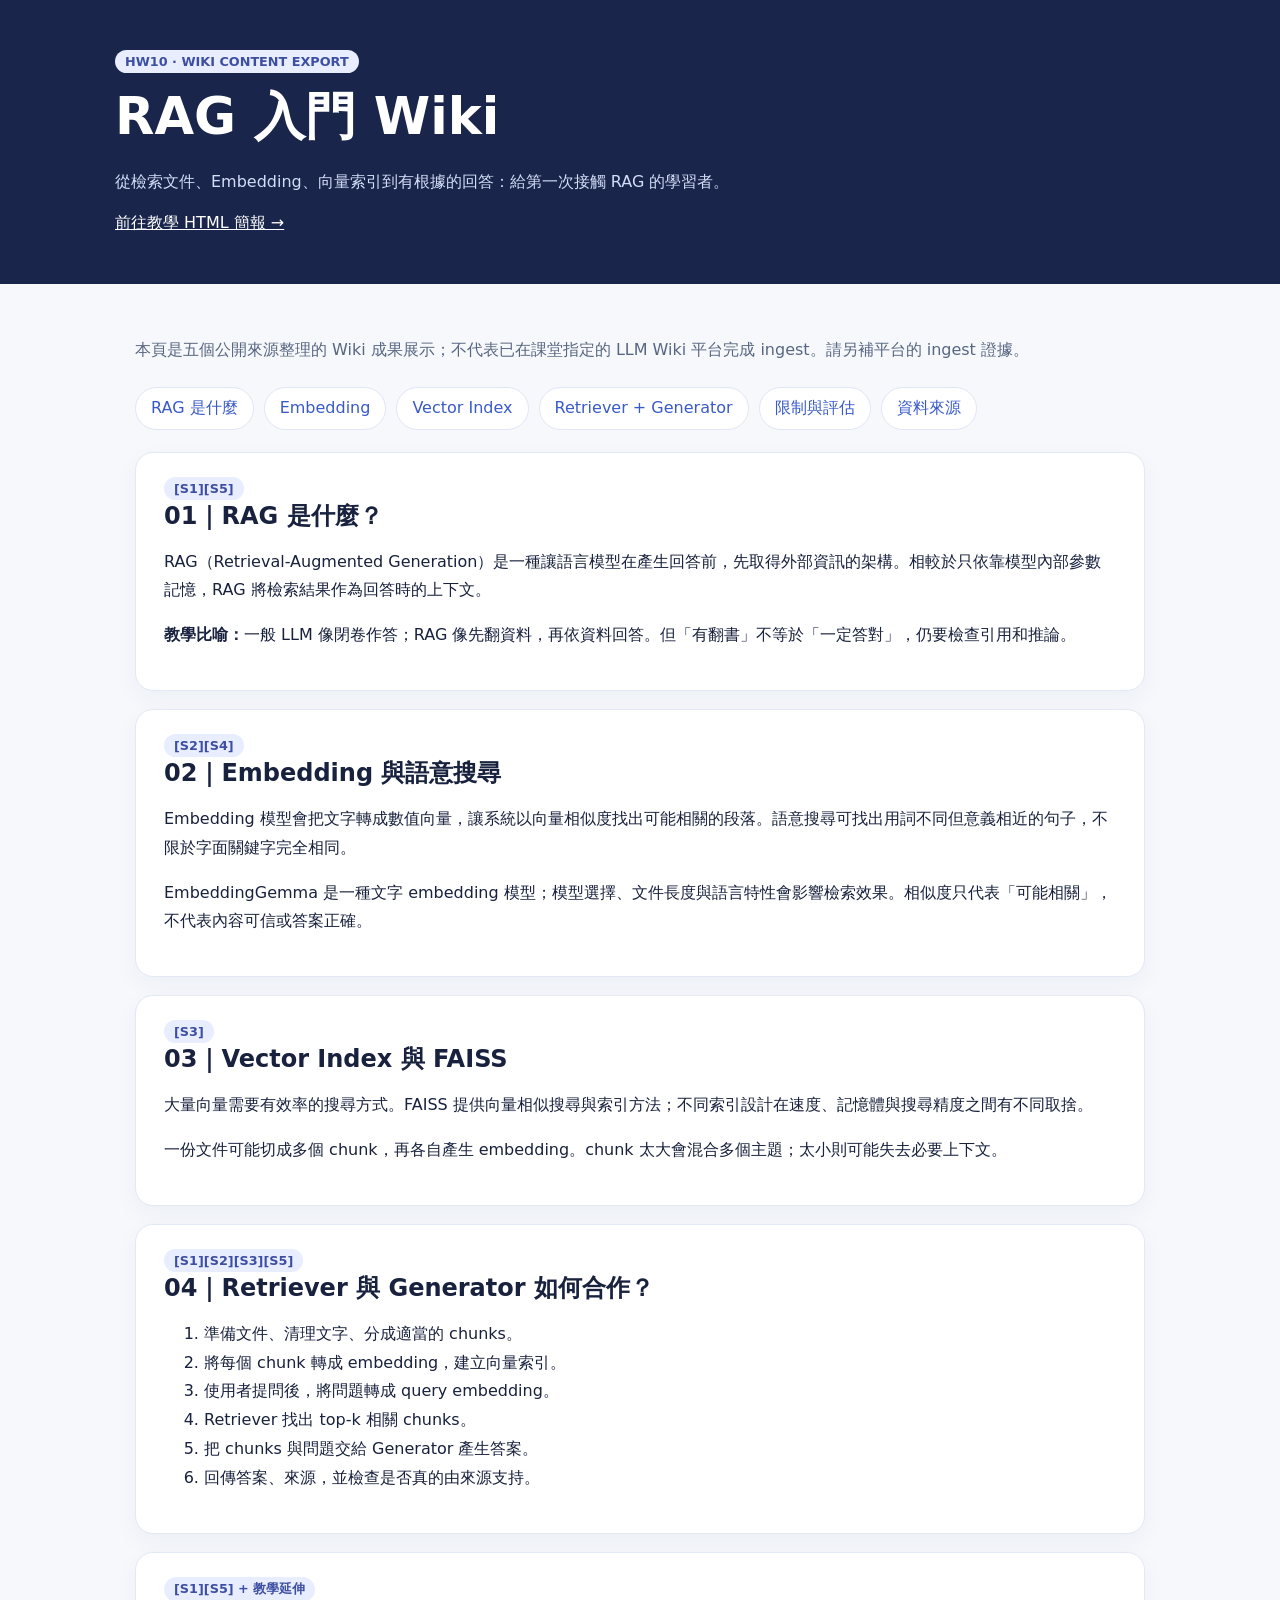
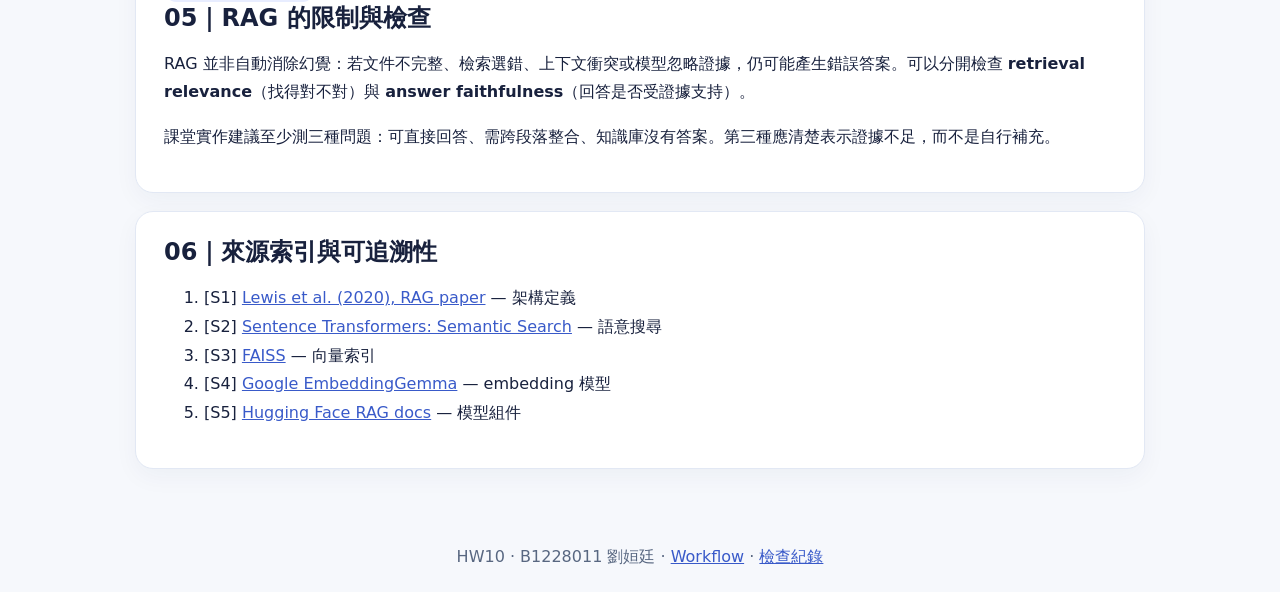
==== rag-wiki-slides/wiki/index.html @ 20472b1f "feat(hw10): add source-mapped RAG wiki export" ====
<!doctype html><html lang="zh-Hant"><head><meta charset="utf-8"><meta name="viewport" content="width=device-width,initial-scale=1"><title>RAG Wiki｜知識庫成果</title><style>
:root{font-family:system-ui,"Microsoft JhengHei",sans-serif;color:#18213d;background:#f6f8fc}*{box-sizing:border-box}body{margin:0}header{background:#19254b;color:white;padding:50px max(5%,calc((100% - 1050px)/2))}h1{font-size:clamp(2rem,5vw,3.2rem);margin:10px 0}header p{color:#d3ddf6}main{max-width:1050px;margin:auto;padding:36px 20px}nav{display:flex;gap:10px;flex-wrap:wrap;margin:22px 0}a{color:#395ac9}nav a{background:white;padding:10px 15px;border-radius:30px;text-decoration:none;border:1px solid #dfe6f5}section{background:white;padding:24px 28px;border:1px solid #e2e8f4;border-radius:18px;margin:18px 0;box-shadow:0 8px 24px #1424520b}h2{margin:0 0 12px}p,li{line-height:1.8}small,.muted{color:#586781}.tag{display:inline-block;background:#e8edff;color:#3d4fa3;border-radius:30px;padding:4px 10px;font-size:.8rem;font-weight:bold}footer{padding:24px;text-align:center;color:#586781}code{background:#eef1fa;padding:3px 6px;border-radius:6px}@media(max-width:600px){section{padding:20px}}
</style></head><body><header><div class="tag">HW10 · WIKI CONTENT EXPORT</div><h1>RAG 入門 Wiki</h1><p>從檢索文件、Embedding、向量索引到有根據的回答：給第一次接觸 RAG 的學習者。</p><a href="../slides/" style="color:white">前往教學 HTML 簡報 →</a></header><main><p class="muted">本頁是五個公開來源整理的 Wiki 成果展示；不代表已在課堂指定的 LLM Wiki 平台完成 ingest。請另補平台的 ingest 證據。</p><nav><a href="#rag">RAG 是什麼</a><a href="#embed">Embedding</a><a href="#index">Vector Index</a><a href="#flow">Retriever + Generator</a><a href="#quality">限制與評估</a><a href="#sources">資料來源</a></nav>
<section id="rag"><span class="tag">[S1][S5]</span><h2>01｜RAG 是什麼？</h2><p>RAG（Retrieval-Augmented Generation）是一種讓語言模型在產生回答前，先取得外部資訊的架構。相較於只依靠模型內部參數記憶，RAG 將檢索結果作為回答時的上下文。</p><p><b>教學比喻：</b>一般 LLM 像閉卷作答；RAG 像先翻資料，再依資料回答。但「有翻書」不等於「一定答對」，仍要檢查引用和推論。</p></section>
<section id="embed"><span class="tag">[S2][S4]</span><h2>02｜Embedding 與語意搜尋</h2><p>Embedding 模型會把文字轉成數值向量，讓系統以向量相似度找出可能相關的段落。語意搜尋可找出用詞不同但意義相近的句子，不限於字面關鍵字完全相同。</p><p>EmbeddingGemma 是一種文字 embedding 模型；模型選擇、文件長度與語言特性會影響檢索效果。相似度只代表「可能相關」，不代表內容可信或答案正確。</p></section>
<section id="index"><span class="tag">[S3]</span><h2>03｜Vector Index 與 FAISS</h2><p>大量向量需要有效率的搜尋方式。FAISS 提供向量相似搜尋與索引方法；不同索引設計在速度、記憶體與搜尋精度之間有不同取捨。</p><p>一份文件可能切成多個 chunk，再各自產生 embedding。chunk 太大會混合多個主題；太小則可能失去必要上下文。</p></section>
<section id="flow"><span class="tag">[S1][S2][S3][S5]</span><h2>04｜Retriever 與 Generator 如何合作？</h2><ol><li>準備文件、清理文字、分成適當的 chunks。</li><li>將每個 chunk 轉成 embedding，建立向量索引。</li><li>使用者提問後，將問題轉成 query embedding。</li><li>Retriever 找出 top-k 相關 chunks。</li><li>把 chunks 與問題交給 Generator 產生答案。</li><li>回傳答案、來源，並檢查是否真的由來源支持。</li></ol></section>
<section id="quality"><span class="tag">[S1][S5] + 教學延伸</span><h2>05｜RAG 的限制與檢查</h2><p>RAG 並非自動消除幻覺：若文件不完整、檢索選錯、上下文衝突或模型忽略證據，仍可能產生錯誤答案。可以分開檢查 <b>retrieval relevance</b>（找得對不對）與 <b>answer faithfulness</b>（回答是否受證據支持）。</p><p>課堂實作建議至少測三種問題：可直接回答、需跨段落整合、知識庫沒有答案。第三種應清楚表示證據不足，而不是自行補充。</p></section>
<section id="sources"><h2>06｜來源索引與可追溯性</h2><ol><li>[S1] <a href="https://arxiv.org/abs/2005.11401" target="_blank" rel="noopener">Lewis et al. (2020), RAG paper</a> — 架構定義</li><li>[S2] <a href="https://www.sbert.net/examples/sentence_transformer/applications/semantic-search/README.html" target="_blank" rel="noopener">Sentence Transformers: Semantic Search</a> — 語意搜尋</li><li>[S3] <a href="https://github.com/facebookresearch/faiss" target="_blank" rel="noopener">FAISS</a> — 向量索引</li><li>[S4] <a href="https://huggingface.co/google/embeddinggemma-300m" target="_blank" rel="noopener">Google EmbeddingGemma</a> — embedding 模型</li><li>[S5] <a href="https://huggingface.co/docs/transformers/model_doc/rag" target="_blank" rel="noopener">Hugging Face RAG docs</a> — 模型組件</li></ol></section></main><footer>HW10 · B1228011 劉姮廷 · <a href="../WORKFLOW.md">Workflow</a> · <a href="../RUN_LOG.md">檢查紀錄</a></footer></body></html>
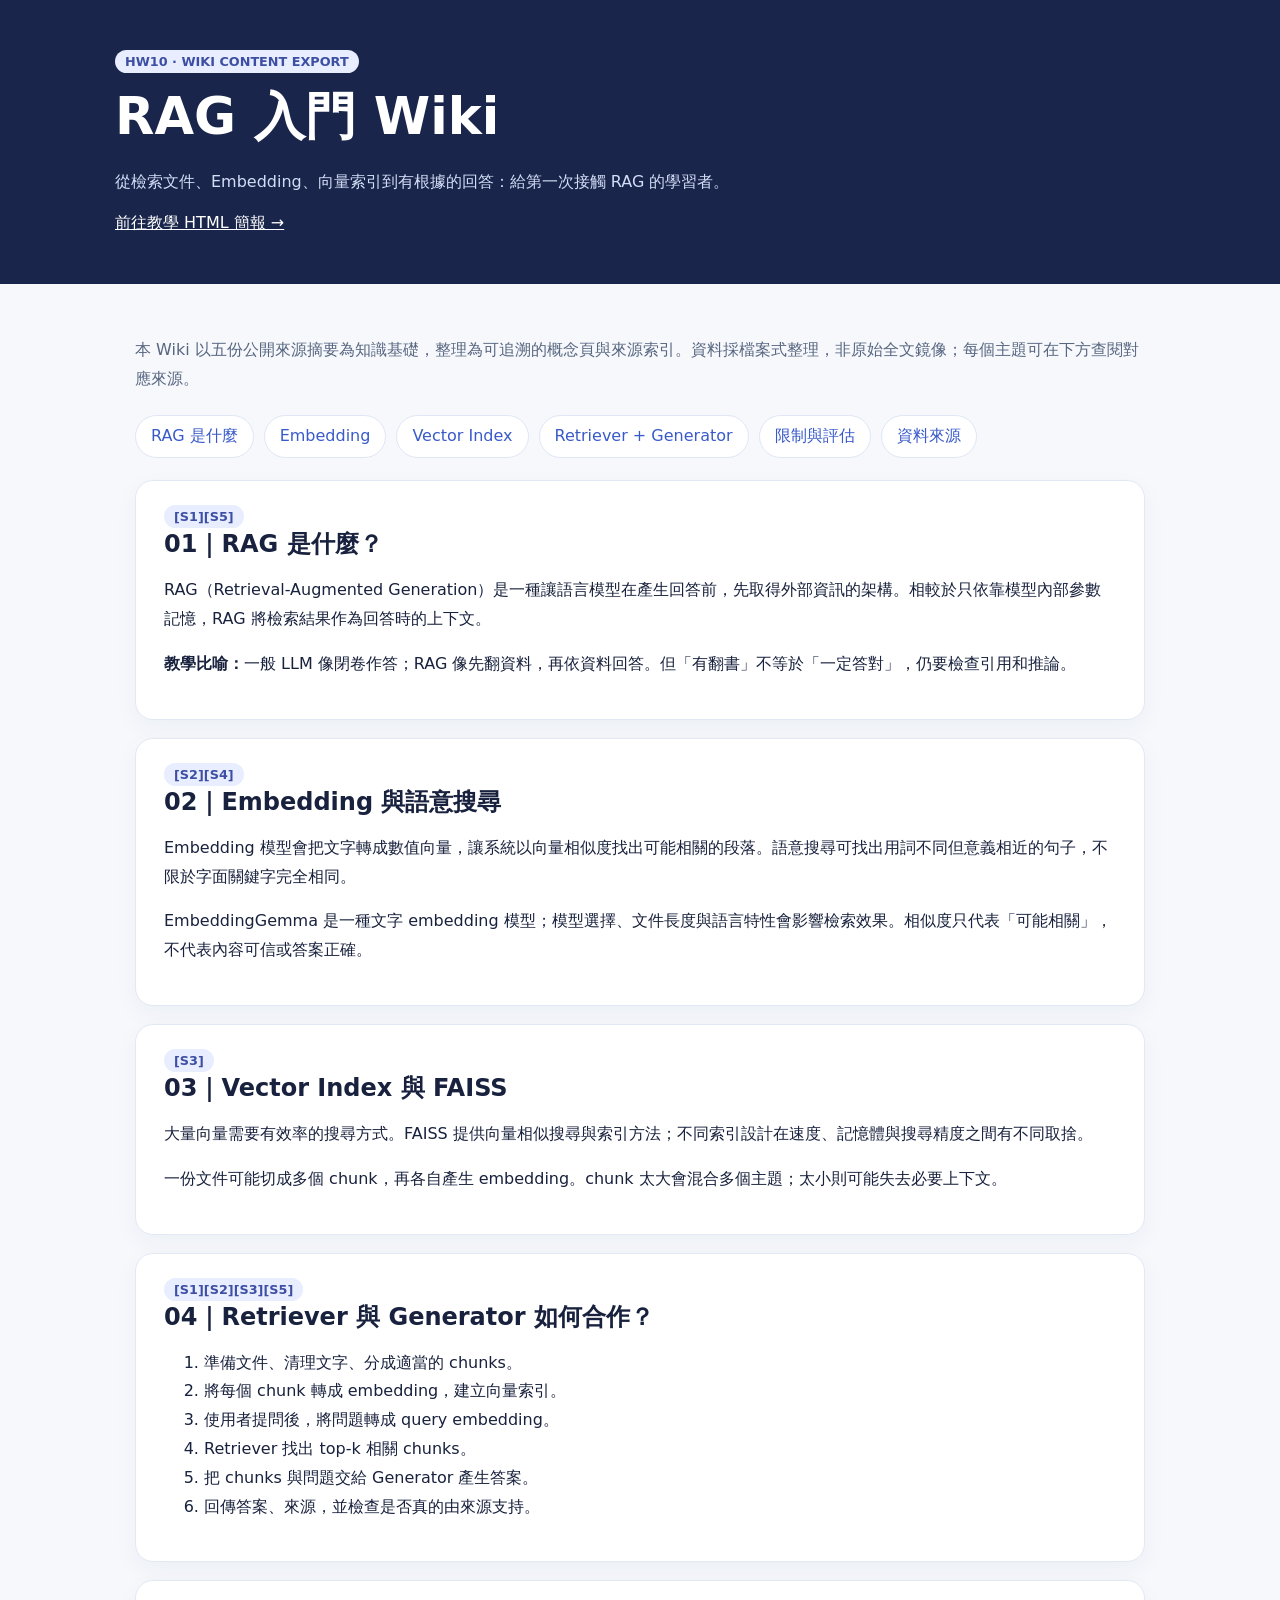
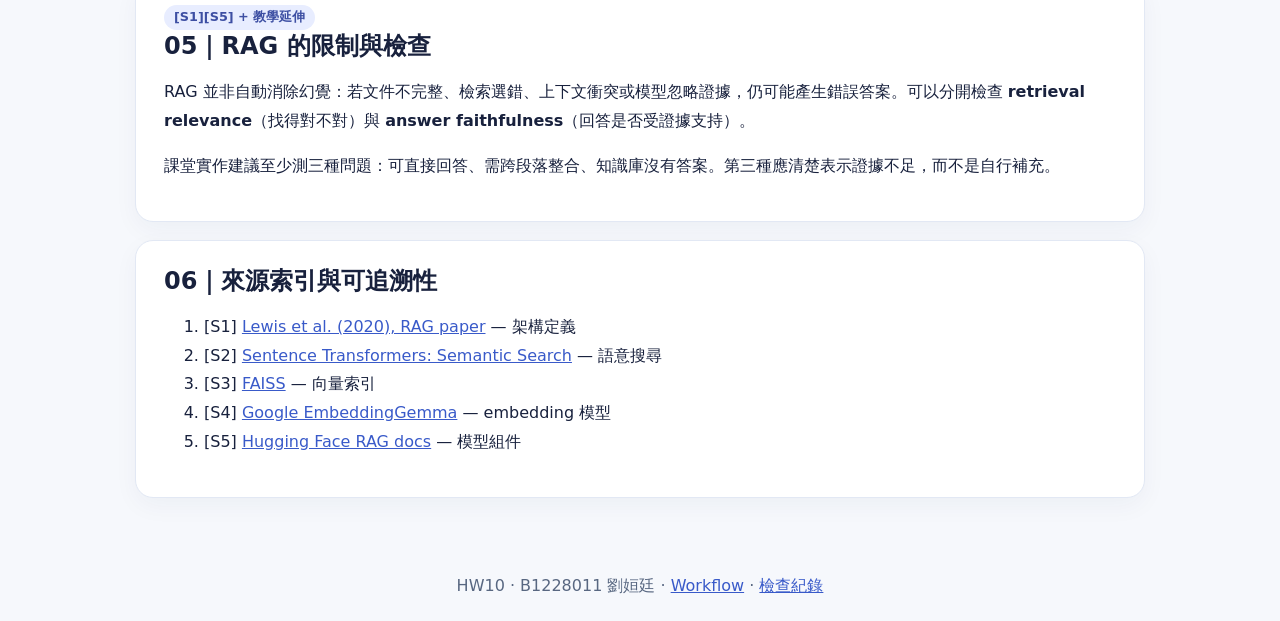
==== commit 84dfbcf2: "docs(hw10): polish teacher-facing report and record confirmed browser tests" ====
--- a/rag-wiki-slides/wiki/index.html
+++ b/rag-wiki-slides/wiki/index.html
@@ -1,6 +1,6 @@
 <!doctype html><html lang="zh-Hant"><head><meta charset="utf-8"><meta name="viewport" content="width=device-width,initial-scale=1"><title>RAG Wiki｜知識庫成果</title><style>
 :root{font-family:system-ui,"Microsoft JhengHei",sans-serif;color:#18213d;background:#f6f8fc}*{box-sizing:border-box}body{margin:0}header{background:#19254b;color:white;padding:50px max(5%,calc((100% - 1050px)/2))}h1{font-size:clamp(2rem,5vw,3.2rem);margin:10px 0}header p{color:#d3ddf6}main{max-width:1050px;margin:auto;padding:36px 20px}nav{display:flex;gap:10px;flex-wrap:wrap;margin:22px 0}a{color:#395ac9}nav a{background:white;padding:10px 15px;border-radius:30px;text-decoration:none;border:1px solid #dfe6f5}section{background:white;padding:24px 28px;border:1px solid #e2e8f4;border-radius:18px;margin:18px 0;box-shadow:0 8px 24px #1424520b}h2{margin:0 0 12px}p,li{line-height:1.8}small,.muted{color:#586781}.tag{display:inline-block;background:#e8edff;color:#3d4fa3;border-radius:30px;padding:4px 10px;font-size:.8rem;font-weight:bold}footer{padding:24px;text-align:center;color:#586781}code{background:#eef1fa;padding:3px 6px;border-radius:6px}@media(max-width:600px){section{padding:20px}}
-</style></head><body><header><div class="tag">HW10 · WIKI CONTENT EXPORT</div><h1>RAG 入門 Wiki</h1><p>從檢索文件、Embedding、向量索引到有根據的回答：給第一次接觸 RAG 的學習者。</p><a href="../slides/" style="color:white">前往教學 HTML 簡報 →</a></header><main><p class="muted">本頁是五個公開來源整理的 Wiki 成果展示；不代表已在課堂指定的 LLM Wiki 平台完成 ingest。請另補平台的 ingest 證據。</p><nav><a href="#rag">RAG 是什麼</a><a href="#embed">Embedding</a><a href="#index">Vector Index</a><a href="#flow">Retriever + Generator</a><a href="#quality">限制與評估</a><a href="#sources">資料來源</a></nav>
+</style></head><body><header><div class="tag">HW10 · WIKI CONTENT EXPORT</div><h1>RAG 入門 Wiki</h1><p>從檢索文件、Embedding、向量索引到有根據的回答：給第一次接觸 RAG 的學習者。</p><a href="../slides/" style="color:white">前往教學 HTML 簡報 →</a></header><main><p class="muted">本 Wiki 以五份公開來源摘要為知識基礎，整理為可追溯的概念頁與來源索引。資料採檔案式整理，非原始全文鏡像；每個主題可在下方查閱對應來源。</p><nav><a href="#rag">RAG 是什麼</a><a href="#embed">Embedding</a><a href="#index">Vector Index</a><a href="#flow">Retriever + Generator</a><a href="#quality">限制與評估</a><a href="#sources">資料來源</a></nav>
 <section id="rag"><span class="tag">[S1][S5]</span><h2>01｜RAG 是什麼？</h2><p>RAG（Retrieval-Augmented Generation）是一種讓語言模型在產生回答前，先取得外部資訊的架構。相較於只依靠模型內部參數記憶，RAG 將檢索結果作為回答時的上下文。</p><p><b>教學比喻：</b>一般 LLM 像閉卷作答；RAG 像先翻資料，再依資料回答。但「有翻書」不等於「一定答對」，仍要檢查引用和推論。</p></section>
 <section id="embed"><span class="tag">[S2][S4]</span><h2>02｜Embedding 與語意搜尋</h2><p>Embedding 模型會把文字轉成數值向量，讓系統以向量相似度找出可能相關的段落。語意搜尋可找出用詞不同但意義相近的句子，不限於字面關鍵字完全相同。</p><p>EmbeddingGemma 是一種文字 embedding 模型；模型選擇、文件長度與語言特性會影響檢索效果。相似度只代表「可能相關」，不代表內容可信或答案正確。</p></section>
 <section id="index"><span class="tag">[S3]</span><h2>03｜Vector Index 與 FAISS</h2><p>大量向量需要有效率的搜尋方式。FAISS 提供向量相似搜尋與索引方法；不同索引設計在速度、記憶體與搜尋精度之間有不同取捨。</p><p>一份文件可能切成多個 chunk，再各自產生 embedding。chunk 太大會混合多個主題；太小則可能失去必要上下文。</p></section>
